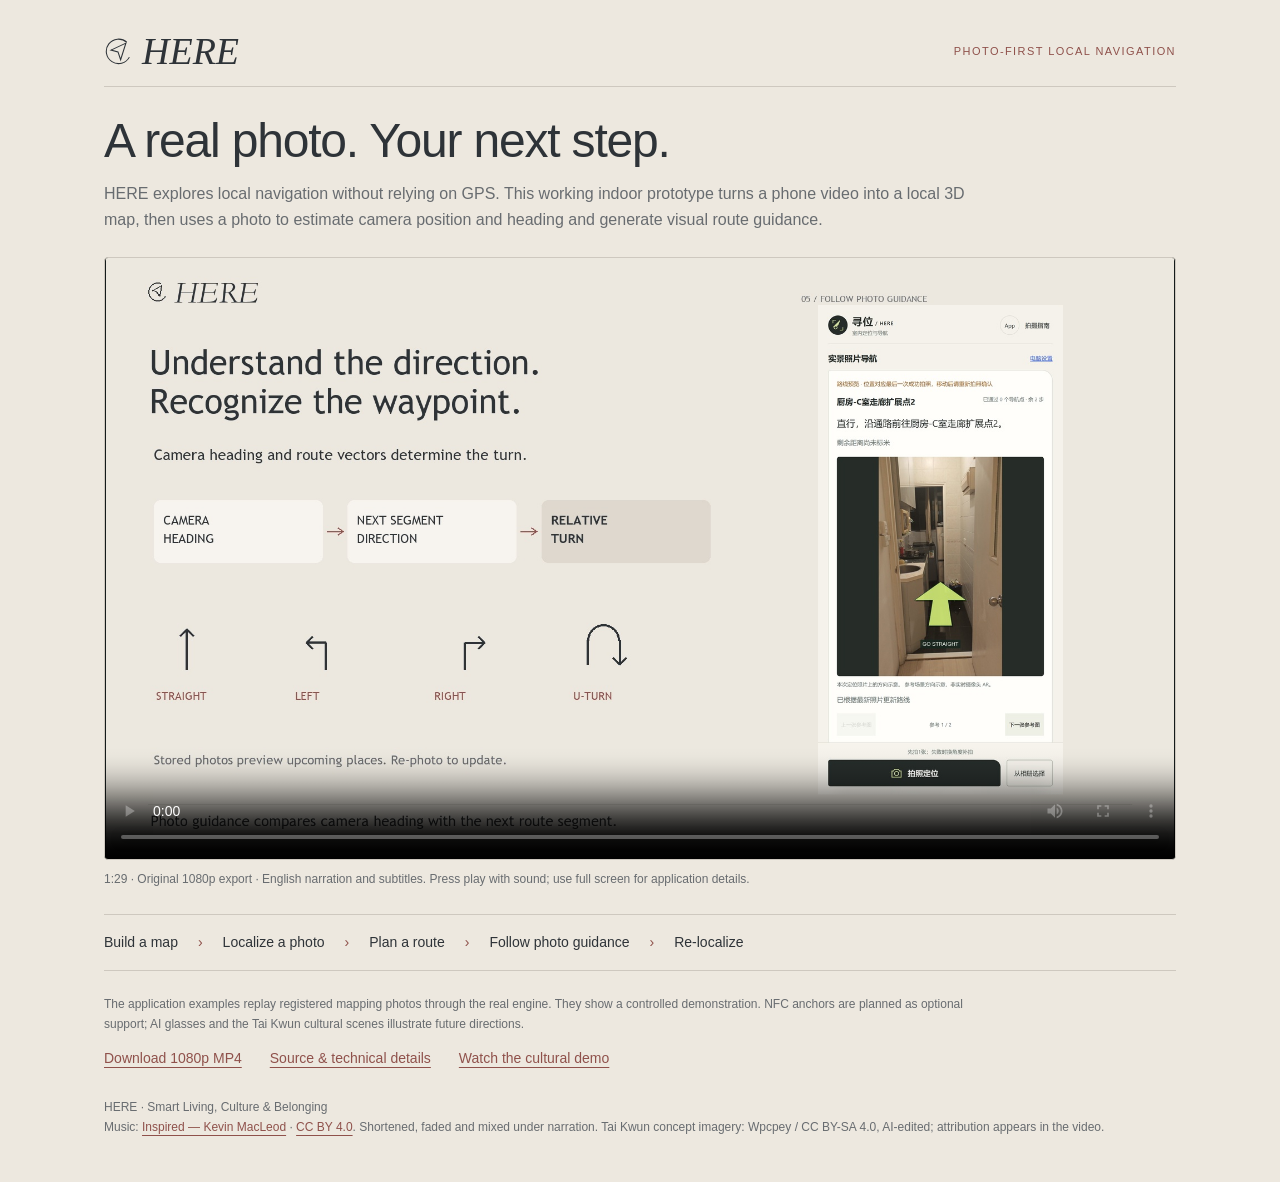
==== docs/technical-demo.html @ 914766f3 "Publish revised technical demo and direct playback page" ====
<!doctype html>
<html lang="en">
<head>
  <meta charset="utf-8">
  <meta name="viewport" content="width=device-width, initial-scale=1">
  <meta name="description" content="Watch HERE's working indoor visual localization and navigation prototype, with optional NFC support and cultural discovery concepts.">
  <title>HERE — Technical demo</title>
  <style>
    :root{color-scheme:light;--paper:#ede8df;--ink:#2e3338;--muted:#686c70;--accent:#8f514b;--line:#cec8bf}*{box-sizing:border-box}body{margin:0;background:var(--paper);color:var(--ink);font-family:"Trebuchet MS",Arial,sans-serif;line-height:1.65}main{max-width:1120px;margin:auto;padding:32px 24px 44px}header{display:flex;justify-content:space-between;align-items:center;gap:20px;border-bottom:1px solid var(--line);padding-bottom:16px}.brand{display:flex;align-items:center;gap:10px;color:var(--ink);text-decoration:none;font-family:Baskerville,"Palatino Linotype",Georgia,serif;font-style:italic;font-size:38px;line-height:1}.brand svg{width:28px;height:28px;fill:none;stroke:currentColor;stroke-width:1.2}.eyebrow{text-transform:uppercase;letter-spacing:.13em;color:var(--accent);font-size:11px}h1{font-size:clamp(28px,4.5vw,48px);line-height:1.16;letter-spacing:-1.2px;font-weight:500;margin:26px 0 12px}p{max-width:870px;color:var(--muted);margin:12px 0}video{display:block;width:100%;aspect-ratio:16/9;background:#151b1b;margin-top:24px;border:1px solid var(--line);border-radius:4px}.caption{font-size:12px;margin-top:10px}.flow{display:flex;flex-wrap:wrap;align-items:center;gap:12px 20px;border-block:1px solid var(--line);padding:16px 0;margin:24px 0;font-size:14px}.flow span{color:var(--accent)}a{color:var(--accent);text-underline-offset:4px}.links{display:flex;flex-wrap:wrap;gap:12px 28px;font-size:14px}.note,footer{font-size:12px}.error{color:#9c382d}footer{margin-top:28px;color:var(--muted)}@media(max-width:560px){main{padding:22px 16px 30px}.eyebrow{font-size:9px;max-width:160px;text-align:right}h1{margin-top:24px}.flow{gap:8px 12px;font-size:12px}}
  </style>
</head>
<body>
<main>
  <header>
    <a class="brand" href="https://github.com/Kugel-M/Here" aria-label="HERE project repository"><svg viewBox="0 0 32 32" aria-hidden="true"><path d="M26 6a14 14 0 1 0 3 17M8 15l17-8-6 19-3-9Z"/></svg>HERE</a>
    <div class="eyebrow">Photo-first local navigation</div>
  </header>
  <h1>A real photo. Your next step.</h1>
  <p>HERE explores local navigation without relying on GPS. This working indoor prototype turns a phone video into a local 3D map, then uses a photo to estimate camera position and heading and generate visual route guidance.</p>
  <video id="demo" controls playsinline preload="metadata" poster="media/technical-poster.jpg" aria-label="HERE English technical demonstration">
    <source src="media/technical-demo.mp4" type="video/mp4">
    Your browser does not support embedded video. Please use the MP4 link below.
  </video>
  <p class="caption">1:29 · Original 1080p export · English narration and subtitles. Press play with sound; use full screen for application details.</p>
  <p id="video-error" class="error" hidden>The video could not be loaded. Please use the MP4 link below.</p>
  <div class="flow" aria-label="Demonstrated technical workflow">Build a map <span>›</span> Localize a photo <span>›</span> Plan a route <span>›</span> Follow photo guidance <span>›</span> Re-localize</div>
  <p class="note">The application examples replay registered mapping photos through the real engine. They show a controlled demonstration. NFC anchors are planned as optional support; AI glasses and the Tai Kwun cultural scenes illustrate future directions.</p>
  <nav class="links" aria-label="Demo links">
    <a href="media/technical-demo.mp4" download="HERE_Technical_Demo_EN.mp4">Download 1080p MP4</a>
    <a href="https://github.com/Kugel-M/Here">Source &amp; technical details</a>
    <a href="cultural-demo.html">Watch the cultural demo</a>
  </nav>
  <footer>HERE · Smart Living, Culture &amp; Belonging<br>Music: <a href="https://incompetech.com/music/royalty-free/index.html?isrc=USUAN1600022">Inspired — Kevin MacLeod</a> · <a href="https://creativecommons.org/licenses/by/4.0/">CC BY 4.0</a>. Shortened, faded and mixed under narration. Tai Kwun concept imagery: Wpcpey / CC BY-SA 4.0, AI-edited; attribution appears in the video.</footer>
</main>
<script>document.getElementById('demo').addEventListener('error',function(){document.getElementById('video-error').hidden=false;});</script>
</body>
</html>
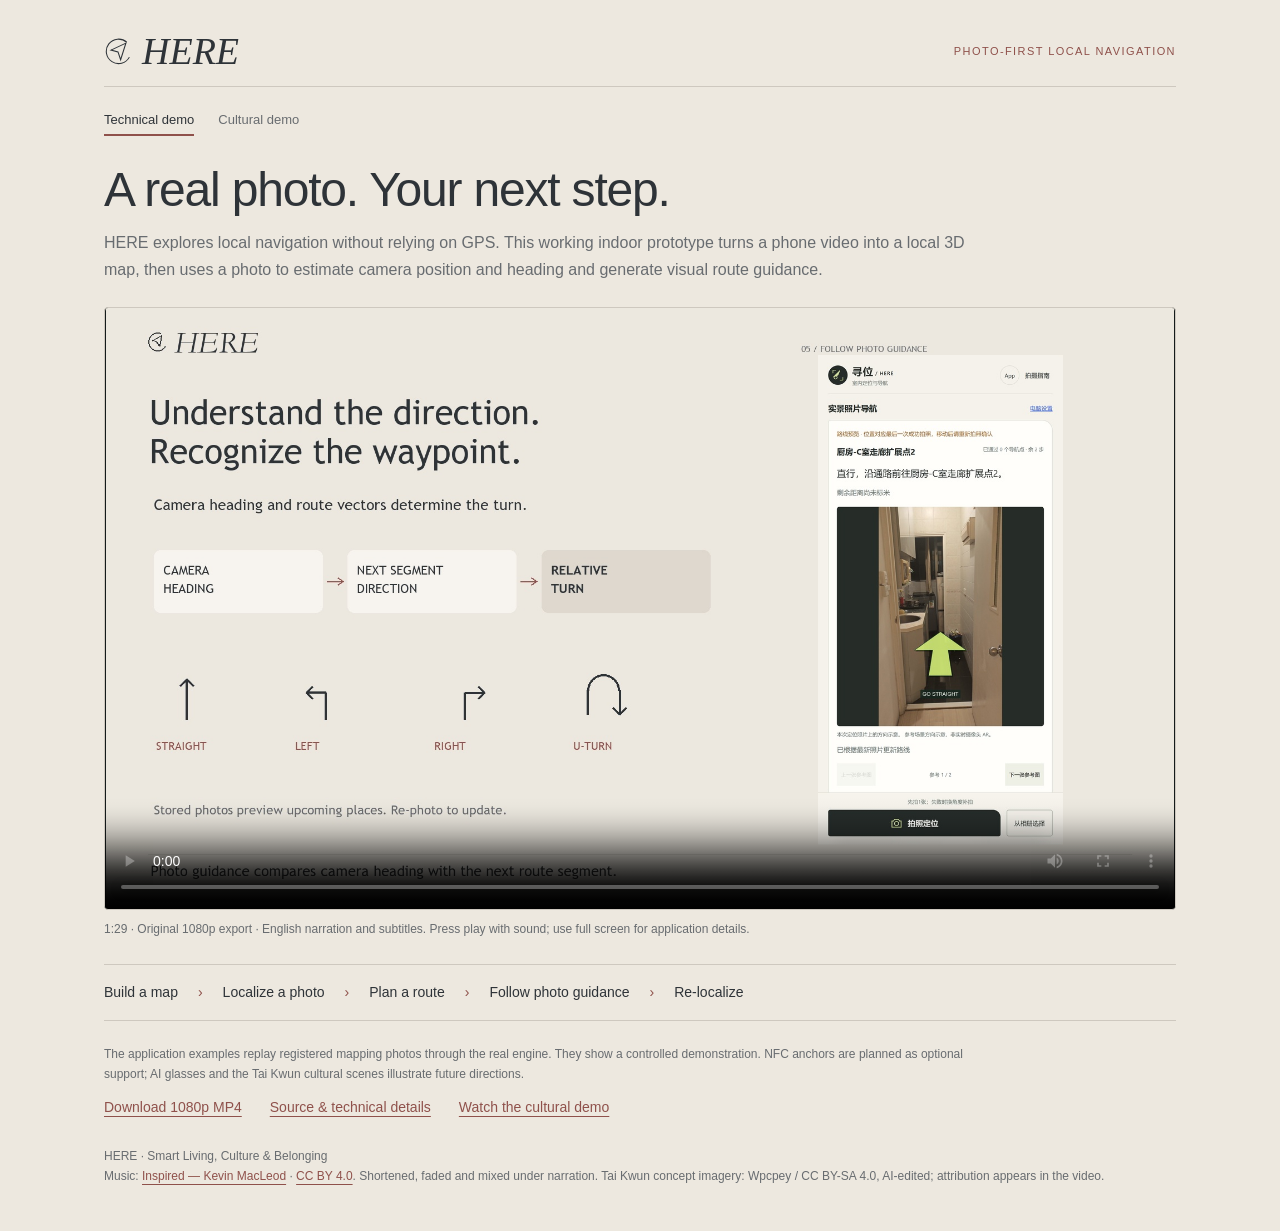
==== commit f6e3c5fd: "Unify technical and cultural demo page design" ====
--- a/docs/technical-demo.html
+++ b/docs/technical-demo.html
@@ -5,9 +5,7 @@
   <meta name="viewport" content="width=device-width, initial-scale=1">
   <meta name="description" content="Watch HERE's working indoor visual localization and navigation prototype, with optional NFC support and cultural discovery concepts.">
   <title>HERE — Technical demo</title>
-  <style>
-    :root{color-scheme:light;--paper:#ede8df;--ink:#2e3338;--muted:#686c70;--accent:#8f514b;--line:#cec8bf}*{box-sizing:border-box}body{margin:0;background:var(--paper);color:var(--ink);font-family:"Trebuchet MS",Arial,sans-serif;line-height:1.65}main{max-width:1120px;margin:auto;padding:32px 24px 44px}header{display:flex;justify-content:space-between;align-items:center;gap:20px;border-bottom:1px solid var(--line);padding-bottom:16px}.brand{display:flex;align-items:center;gap:10px;color:var(--ink);text-decoration:none;font-family:Baskerville,"Palatino Linotype",Georgia,serif;font-style:italic;font-size:38px;line-height:1}.brand svg{width:28px;height:28px;fill:none;stroke:currentColor;stroke-width:1.2}.eyebrow{text-transform:uppercase;letter-spacing:.13em;color:var(--accent);font-size:11px}h1{font-size:clamp(28px,4.5vw,48px);line-height:1.16;letter-spacing:-1.2px;font-weight:500;margin:26px 0 12px}p{max-width:870px;color:var(--muted);margin:12px 0}video{display:block;width:100%;aspect-ratio:16/9;background:#151b1b;margin-top:24px;border:1px solid var(--line);border-radius:4px}.caption{font-size:12px;margin-top:10px}.flow{display:flex;flex-wrap:wrap;align-items:center;gap:12px 20px;border-block:1px solid var(--line);padding:16px 0;margin:24px 0;font-size:14px}.flow span{color:var(--accent)}a{color:var(--accent);text-underline-offset:4px}.links{display:flex;flex-wrap:wrap;gap:12px 28px;font-size:14px}.note,footer{font-size:12px}.error{color:#9c382d}footer{margin-top:28px;color:var(--muted)}@media(max-width:560px){main{padding:22px 16px 30px}.eyebrow{font-size:9px;max-width:160px;text-align:right}h1{margin-top:24px}.flow{gap:8px 12px;font-size:12px}}
-  </style>
+  <link rel="stylesheet" href="demo.css?v=1">
 </head>
 <body>
 <main>
@@ -15,6 +13,10 @@
     <a class="brand" href="https://github.com/Kugel-M/Here" aria-label="HERE project repository"><svg viewBox="0 0 32 32" aria-hidden="true"><path d="M26 6a14 14 0 1 0 3 17M8 15l17-8-6 19-3-9Z"/></svg>HERE</a>
     <div class="eyebrow">Photo-first local navigation</div>
   </header>
+  <nav class="demo-nav" aria-label="Demonstrations">
+    <a href="technical-demo.html" aria-current="page">Technical demo</a>
+    <a href="cultural-demo.html">Cultural demo</a>
+  </nav>
   <h1>A real photo. Your next step.</h1>
   <p>HERE explores local navigation without relying on GPS. This working indoor prototype turns a phone video into a local 3D map, then uses a photo to estimate camera position and heading and generate visual route guidance.</p>
   <video id="demo" controls playsinline preload="metadata" poster="media/technical-poster.jpg" aria-label="HERE English technical demonstration">
--- a/docs/demo.css
+++ b/docs/demo.css
@@ -0,0 +1,3 @@
+:root{color-scheme:light;--paper:#ede8df;--ink:#2e3338;--muted:#686c70;--accent:#8f514b;--line:#cec8bf}*{box-sizing:border-box}body{margin:0;background:var(--paper);color:var(--ink);font-family:"Trebuchet MS",Arial,sans-serif;line-height:1.65}main{max-width:1120px;margin:auto;padding:32px 24px 44px}header{display:flex;justify-content:space-between;align-items:center;gap:20px;border-bottom:1px solid var(--line);padding-bottom:16px}.brand{display:flex;align-items:center;gap:10px;color:var(--ink);text-decoration:none;font-family:Baskerville,"Palatino Linotype",Georgia,serif;font-style:italic;font-size:38px;line-height:1}.brand svg{width:28px;height:28px;fill:none;stroke:currentColor;stroke-width:1.2}.eyebrow{text-transform:uppercase;letter-spacing:.13em;color:var(--accent);font-size:11px}h1{font-size:clamp(28px,4.5vw,48px);line-height:1.16;letter-spacing:-1.2px;font-weight:500;margin:26px 0 12px}p{max-width:870px;color:var(--muted);margin:12px 0}video{display:block;width:100%;aspect-ratio:16/9;background:#151b1b;margin-top:24px;border:1px solid var(--line);border-radius:4px}.caption{font-size:12px;margin-top:10px}.flow{display:flex;flex-wrap:wrap;align-items:center;gap:12px 20px;border-block:1px solid var(--line);padding:16px 0;margin:24px 0;font-size:14px}.flow span{color:var(--accent)}a{color:var(--accent);text-underline-offset:4px}.links{display:flex;flex-wrap:wrap;gap:12px 28px;font-size:14px}.note,footer{font-size:12px}.error{color:#9c382d}footer{margin-top:28px;color:var(--muted)}@media(max-width:560px){main{padding:22px 16px 30px}.eyebrow{font-size:9px;max-width:160px;text-align:right}h1{margin-top:24px}.flow{gap:8px 12px;font-size:12px}}
+.demo-nav{display:flex;gap:24px;margin:18px 0 0;font-size:13px}.demo-nav a{color:var(--muted);text-decoration:none;padding:4px 0;border-bottom:2px solid transparent}.demo-nav a[aria-current="page"]{color:var(--ink);border-color:var(--accent)}.demo-nav a:hover{color:var(--accent)}a:focus-visible{outline:2px solid var(--accent);outline-offset:5px}.flow{list-style:none;padding-left:0}.flow li{display:flex;gap:16px;align-items:center}.flow li+li:before{content:"›";color:var(--accent)}
+
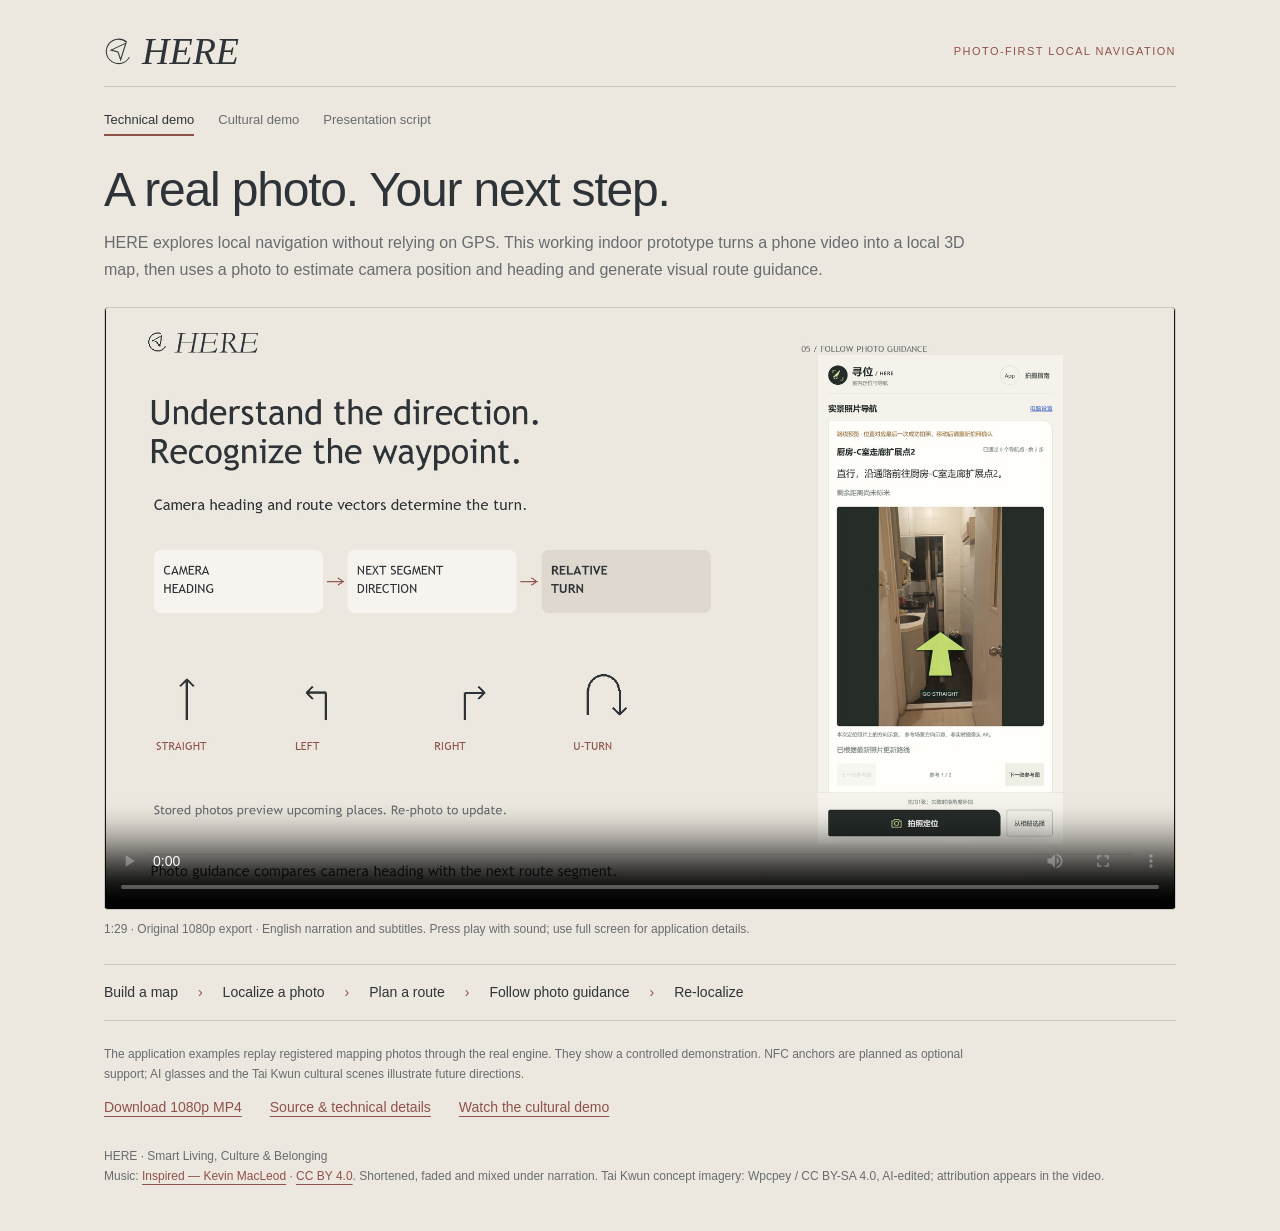
==== commit 7bda9963: "Publish readable slide-by-slide English presentation script" ====
--- a/docs/technical-demo.html
+++ b/docs/technical-demo.html
@@ -5,7 +5,7 @@
   <meta name="viewport" content="width=device-width, initial-scale=1">
   <meta name="description" content="Watch HERE's working indoor visual localization and navigation prototype, with optional NFC support and cultural discovery concepts.">
   <title>HERE — Technical demo</title>
-  <link rel="stylesheet" href="demo.css?v=1">
+  <link rel="stylesheet" href="demo.css?v=2">
 </head>
 <body>
 <main>
@@ -16,6 +16,7 @@
   <nav class="demo-nav" aria-label="Demonstrations">
     <a href="technical-demo.html" aria-current="page">Technical demo</a>
     <a href="cultural-demo.html">Cultural demo</a>
+    <a href="presentation-script.html">Presentation script</a>
   </nav>
   <h1>A real photo. Your next step.</h1>
   <p>HERE explores local navigation without relying on GPS. This working indoor prototype turns a phone video into a local 3D map, then uses a photo to estimate camera position and heading and generate visual route guidance.</p>
--- a/docs/demo.css
+++ b/docs/demo.css
@@ -1,3 +1,5 @@
 :root{color-scheme:light;--paper:#ede8df;--ink:#2e3338;--muted:#686c70;--accent:#8f514b;--line:#cec8bf}*{box-sizing:border-box}body{margin:0;background:var(--paper);color:var(--ink);font-family:"Trebuchet MS",Arial,sans-serif;line-height:1.65}main{max-width:1120px;margin:auto;padding:32px 24px 44px}header{display:flex;justify-content:space-between;align-items:center;gap:20px;border-bottom:1px solid var(--line);padding-bottom:16px}.brand{display:flex;align-items:center;gap:10px;color:var(--ink);text-decoration:none;font-family:Baskerville,"Palatino Linotype",Georgia,serif;font-style:italic;font-size:38px;line-height:1}.brand svg{width:28px;height:28px;fill:none;stroke:currentColor;stroke-width:1.2}.eyebrow{text-transform:uppercase;letter-spacing:.13em;color:var(--accent);font-size:11px}h1{font-size:clamp(28px,4.5vw,48px);line-height:1.16;letter-spacing:-1.2px;font-weight:500;margin:26px 0 12px}p{max-width:870px;color:var(--muted);margin:12px 0}video{display:block;width:100%;aspect-ratio:16/9;background:#151b1b;margin-top:24px;border:1px solid var(--line);border-radius:4px}.caption{font-size:12px;margin-top:10px}.flow{display:flex;flex-wrap:wrap;align-items:center;gap:12px 20px;border-block:1px solid var(--line);padding:16px 0;margin:24px 0;font-size:14px}.flow span{color:var(--accent)}a{color:var(--accent);text-underline-offset:4px}.links{display:flex;flex-wrap:wrap;gap:12px 28px;font-size:14px}.note,footer{font-size:12px}.error{color:#9c382d}footer{margin-top:28px;color:var(--muted)}@media(max-width:560px){main{padding:22px 16px 30px}.eyebrow{font-size:9px;max-width:160px;text-align:right}h1{margin-top:24px}.flow{gap:8px 12px;font-size:12px}}
 .demo-nav{display:flex;gap:24px;margin:18px 0 0;font-size:13px}.demo-nav a{color:var(--muted);text-decoration:none;padding:4px 0;border-bottom:2px solid transparent}.demo-nav a[aria-current="page"]{color:var(--ink);border-color:var(--accent)}.demo-nav a:hover{color:var(--accent)}a:focus-visible{outline:2px solid var(--accent);outline-offset:5px}.flow{list-style:none;padding-left:0}.flow li{display:flex;gap:16px;align-items:center}.flow li+li:before{content:"›";color:var(--accent)}
 
+
+.demo-nav{flex-wrap:wrap;row-gap:8px}.caption{color:var(--muted)}
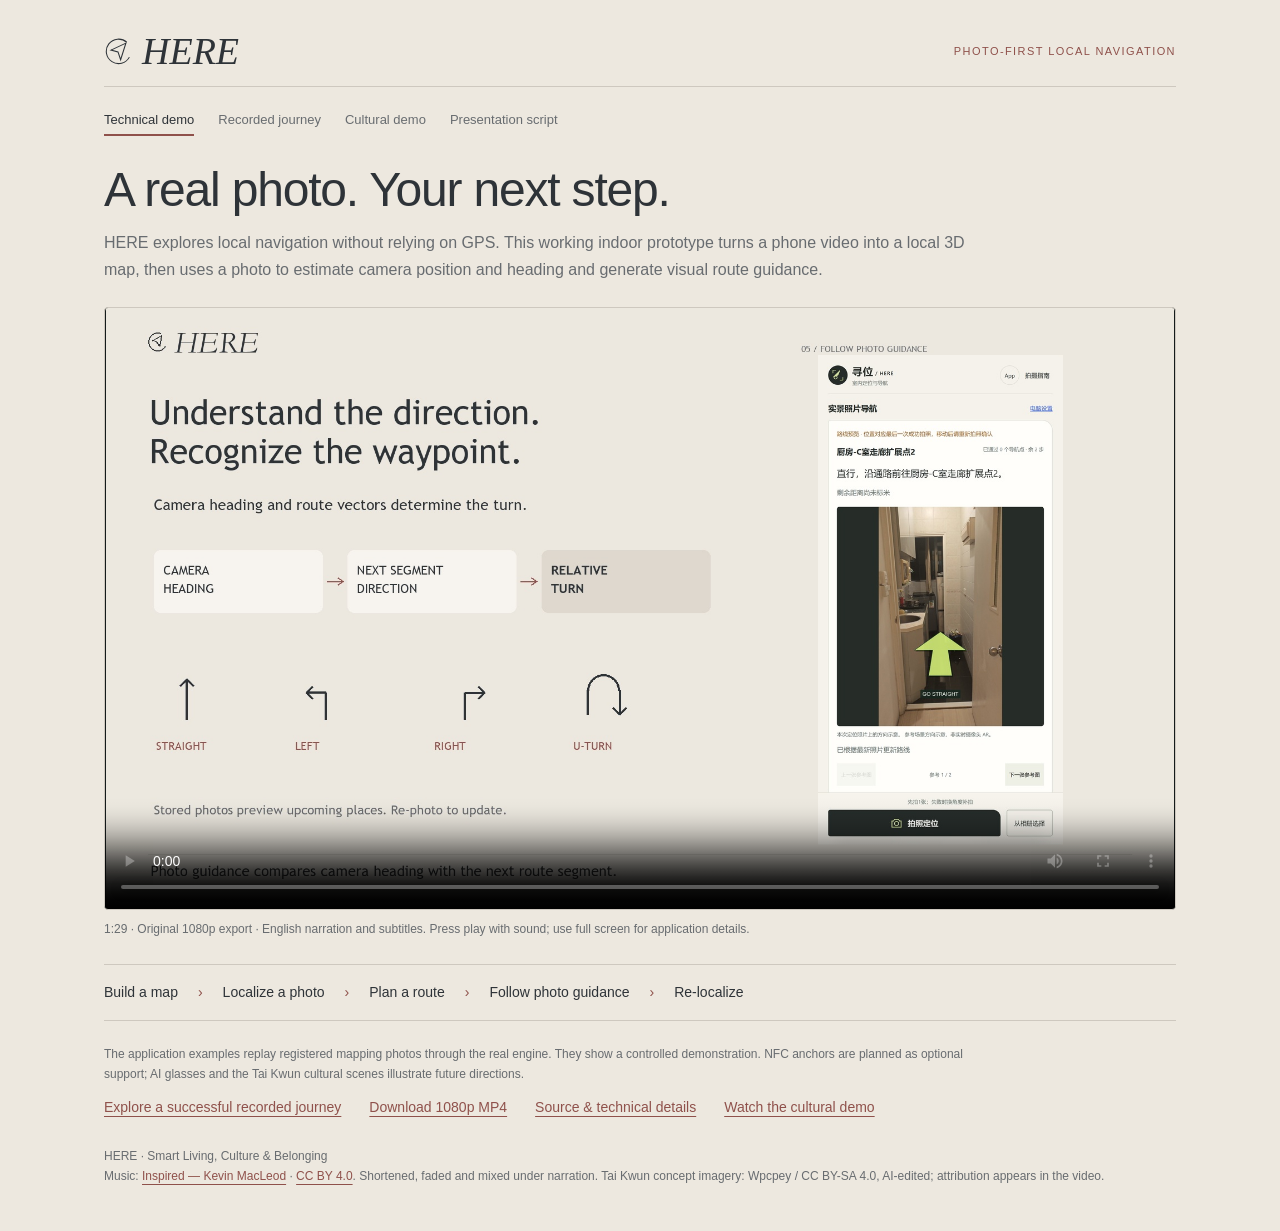
==== commit 363188f3: "Add interactive recorded navigation success case" ====
--- a/docs/technical-demo.html
+++ b/docs/technical-demo.html
@@ -15,6 +15,7 @@
   </header>
   <nav class="demo-nav" aria-label="Demonstrations">
     <a href="technical-demo.html" aria-current="page">Technical demo</a>
+    <a href="recorded-case.html">Recorded journey</a>
     <a href="cultural-demo.html">Cultural demo</a>
     <a href="presentation-script.html">Presentation script</a>
   </nav>
@@ -29,6 +30,7 @@
   <div class="flow" aria-label="Demonstrated technical workflow">Build a map <span>›</span> Localize a photo <span>›</span> Plan a route <span>›</span> Follow photo guidance <span>›</span> Re-localize</div>
   <p class="note">The application examples replay registered mapping photos through the real engine. They show a controlled demonstration. NFC anchors are planned as optional support; AI glasses and the Tai Kwun cultural scenes illustrate future directions.</p>
   <nav class="links" aria-label="Demo links">
+    <a href="recorded-case.html">Explore a successful recorded journey</a>
     <a href="media/technical-demo.mp4" download="HERE_Technical_Demo_EN.mp4">Download 1080p MP4</a>
     <a href="https://github.com/Kugel-M/Here">Source &amp; technical details</a>
     <a href="cultural-demo.html">Watch the cultural demo</a>
